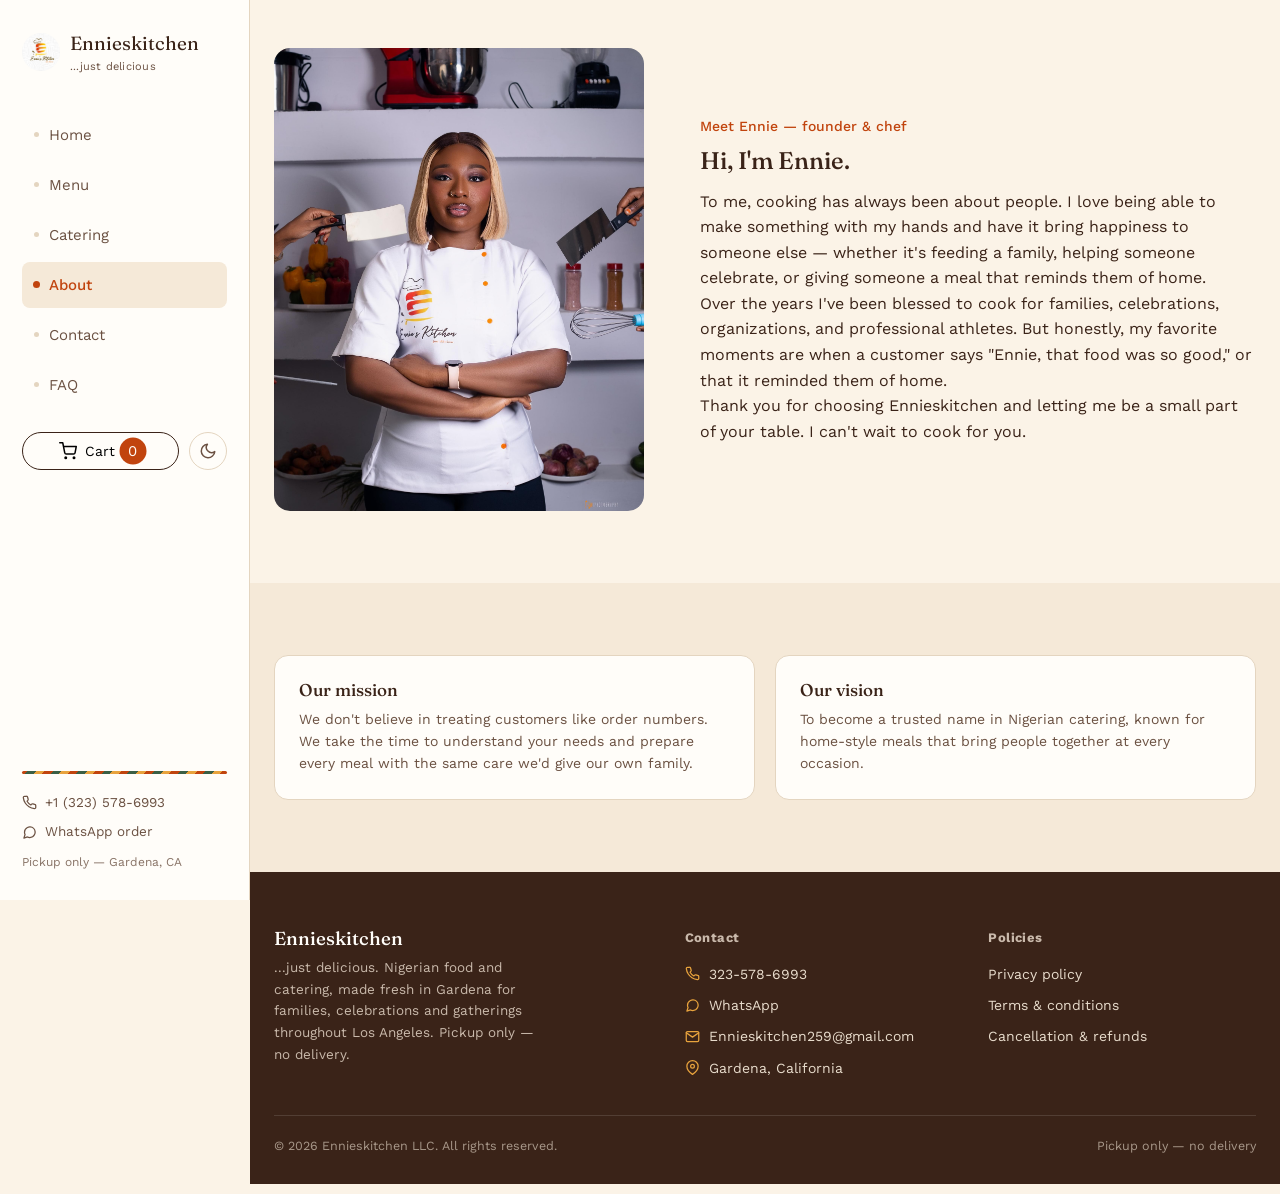
==== about.html @ 0ada760a "Add admin dashboard, order/catering tracking, email receipts, menu updates - Admin dashboard (Supaba" ====
<!DOCTYPE html>
<html lang="en">
<head>
<meta charset="UTF-8">
<script>(function(){try{var t=localStorage.getItem('ennieskitchen_theme');if(t==='light'||t==='dark')document.documentElement.setAttribute('data-theme',t);}catch(e){}})();</script>
<meta name="viewport" content="width=device-width, initial-scale=1.0">
<title>About — Ennieskitchen | Nigerian Food & Catering, Gardena CA</title>
<meta name="description" content="Meet Ennie, founder and chef of Ennieskitchen — bringing homemade Nigerian food and catering to Gardena and the greater Los Angeles area.">
<link rel="canonical" href="https://rachaelowo.github.io/Ennie-s-Kitchen/about.html">
<meta property="og:type" content="website">
<meta property="og:site_name" content="Ennieskitchen">
<meta property="og:title" content="About — Ennieskitchen | Nigerian Food & Catering, Gardena CA">
<meta property="og:description" content="Meet Ennie, founder and chef of Ennieskitchen — bringing homemade Nigerian food and catering to Gardena and the greater Los Angeles area.">
<meta property="og:url" content="https://rachaelowo.github.io/Ennie-s-Kitchen/about.html">
<meta property="og:image" content="https://rachaelowo.github.io/Ennie-s-Kitchen/images/founder-story.jpg">
<meta property="og:locale" content="en_US">
<meta name="twitter:card" content="summary_large_image">
<meta name="twitter:title" content="About — Ennieskitchen | Nigerian Food & Catering, Gardena CA">
<meta name="twitter:description" content="Meet Ennie, founder and chef of Ennieskitchen — bringing homemade Nigerian food and catering to Gardena and the greater Los Angeles area.">
<meta name="twitter:image" content="https://rachaelowo.github.io/Ennie-s-Kitchen/images/founder-story.jpg">
<link rel="preconnect" href="https://fonts.googleapis.com">
<link rel="preconnect" href="https://fonts.gstatic.com" crossorigin>
<link href="https://fonts.googleapis.com/css2?family=Fraunces:ital,wght@0,400;0,500;0,600;1,500&family=Work+Sans:wght@400;500;600&display=swap" rel="stylesheet">
<link rel="stylesheet" href="css/style.css">
</head>
<body>

<aside class="sidebar" id="sidebar">
  <a href="index.html" class="brand">
    <div class="brand-mark"><img src="images/logo.jpg" alt="Ennieskitchen logo"></div>
    <div class="brand-text">Ennieskitchen<small>...just delicious</small></div>
  </a>
  <nav id="mainnav">
    <a href="index.html"><span class="nav-dot"></span>Home</a>
    <a href="menu.html"><span class="nav-dot"></span>Menu</a>
    <a href="catering.html"><span class="nav-dot"></span>Catering</a>
    <a href="about.html" class="active"><span class="nav-dot"></span>About</a>
    <a href="contact.html"><span class="nav-dot"></span>Contact</a>
    <a href="faq.html"><span class="nav-dot"></span>FAQ</a>
  </nav>
  <div class="sidebar-actions">
    <button class="cart-btn sidebar-cart" onclick="openCart()">
      <svg width="18" height="18" viewBox="0 0 24 24" fill="none" stroke="currentColor" stroke-width="2" stroke-linecap="round" stroke-linejoin="round" aria-hidden="true"><circle cx="9" cy="21" r="1"></circle><circle cx="20" cy="21" r="1"></circle><path d="M1 1h4l2.68 13.39a2 2 0 0 0 2 1.61h9.72a2 2 0 0 0 2-1.61L23 6H6"></path></svg>
      Cart <span class="cart-count" id="cartCount">0</span>
    </button>
    <button class="theme-toggle" onclick="toggleTheme()" aria-label="Toggle dark mode">
      <svg class="icon-sun" viewBox="0 0 24 24" fill="none" stroke="currentColor" stroke-width="2" stroke-linecap="round" stroke-linejoin="round" aria-hidden="true"><circle cx="12" cy="12" r="5"></circle><line x1="12" y1="1" x2="12" y2="3"></line><line x1="12" y1="21" x2="12" y2="23"></line><line x1="4.22" y1="4.22" x2="5.64" y2="5.64"></line><line x1="18.36" y1="18.36" x2="19.78" y2="19.78"></line><line x1="1" y1="12" x2="3" y2="12"></line><line x1="21" y1="12" x2="23" y2="12"></line><line x1="4.22" y1="19.78" x2="5.64" y2="18.36"></line><line x1="18.36" y1="5.64" x2="19.78" y2="4.22"></line></svg>
      <svg class="icon-moon" viewBox="0 0 24 24" fill="none" stroke="currentColor" stroke-width="2" stroke-linecap="round" stroke-linejoin="round" aria-hidden="true"><path d="M21 12.79A9 9 0 1 1 11.21 3 7 7 0 0 0 21 12.79z"></path></svg>
    </button>
  </div>
  <div class="sidebar-divider" aria-hidden="true"></div>
  <div class="sidebar-contact">
    <a href="tel:+13235786993"><svg viewBox="0 0 24 24" fill="none" stroke="currentColor" stroke-width="2" stroke-linecap="round" stroke-linejoin="round" aria-hidden="true"><path d="M22 16.92v3a2 2 0 0 1-2.18 2 19.79 19.79 0 0 1-8.63-3.07 19.5 19.5 0 0 1-6-6 19.79 19.79 0 0 1-3.07-8.67A2 2 0 0 1 4.11 2h3a2 2 0 0 1 2 1.72c.127.96.361 1.903.7 2.81a2 2 0 0 1-.45 2.11L8.09 9.91a16 16 0 0 0 6 6l1.27-1.27a2 2 0 0 1 2.11-.45c.907.339 1.85.573 2.81.7A2 2 0 0 1 22 16.92z"></path></svg>+1 (323) 578-6993</a>
    <a href="https://wa.me/13235786993" target="_blank"><svg viewBox="0 0 24 24" fill="none" stroke="currentColor" stroke-width="2" stroke-linecap="round" stroke-linejoin="round" aria-hidden="true"><path d="M21 11.5a8.38 8.38 0 0 1-.9 3.8 8.5 8.5 0 0 1-7.6 4.7 8.38 8.38 0 0 1-3.8-.9L3 21l1.9-5.7a8.38 8.38 0 0 1-.9-3.8 8.5 8.5 0 0 1 4.7-7.6 8.38 8.38 0 0 1 3.8-.9h.5a8.48 8.48 0 0 1 8 8v.5z"></path></svg>WhatsApp order</a>
  </div>
  <p class="sidebar-note">Pickup only — Gardena, CA</p>
</aside>

<div class="nav-overlay" id="navOverlay" onclick="closeSidebar()"></div>

<div class="mobile-topbar">
  <button class="hamburger" onclick="openSidebar()" aria-label="Open menu">
    <span></span><span></span><span></span>
  </button>
  <a href="index.html" class="brand" style="gap:8px;">
    <div class="brand-mark" style="width:30px;height:30px;font-size:15px;"><img src="images/logo.jpg" alt="Ennieskitchen logo"></div>
    <div class="brand-text" style="font-size:16px;">Ennieskitchen</div>
  </a>
  <div style="display:flex;align-items:center;gap:8px;">
    <button class="theme-toggle topbar-theme-toggle" onclick="toggleTheme()" aria-label="Toggle dark mode">
      <svg class="icon-sun" viewBox="0 0 24 24" fill="none" stroke="currentColor" stroke-width="2" stroke-linecap="round" stroke-linejoin="round" aria-hidden="true"><circle cx="12" cy="12" r="5"></circle><line x1="12" y1="1" x2="12" y2="3"></line><line x1="12" y1="21" x2="12" y2="23"></line><line x1="4.22" y1="4.22" x2="5.64" y2="5.64"></line><line x1="18.36" y1="18.36" x2="19.78" y2="19.78"></line><line x1="1" y1="12" x2="3" y2="12"></line><line x1="21" y1="12" x2="23" y2="12"></line><line x1="4.22" y1="19.78" x2="5.64" y2="18.36"></line><line x1="18.36" y1="5.64" x2="19.78" y2="4.22"></line></svg>
      <svg class="icon-moon" viewBox="0 0 24 24" fill="none" stroke="currentColor" stroke-width="2" stroke-linecap="round" stroke-linejoin="round" aria-hidden="true"><path d="M21 12.79A9 9 0 1 1 11.21 3 7 7 0 0 0 21 12.79z"></path></svg>
    </button>
    <button class="cart-btn" onclick="openCart()" style="padding:7px 12px;">
      <svg width="17" height="17" viewBox="0 0 24 24" fill="none" stroke="currentColor" stroke-width="2" stroke-linecap="round" stroke-linejoin="round" aria-hidden="true"><circle cx="9" cy="21" r="1"></circle><circle cx="20" cy="21" r="1"></circle><path d="M1 1h4l2.68 13.39a2 2 0 0 0 2 1.61h9.72a2 2 0 0 0 2-1.61L23 6H6"></path></svg>
      <span class="cart-count" id="cartCountMobile">0</span>
    </button>
  </div>
</div>

<main class="main-content" id="mainContent">

  <section style="padding-top:48px;">
    <div class="wrap story-grid">
      <div class="story-photo"><img src="images/founder-story.jpg" alt="Ennie, founder and chef of Ennieskitchen"></div>
      <div>
        <p class="eyebrow">Meet Ennie — founder & chef</p>
        <h2 style="margin-bottom:14px;">Hi, I'm Ennie.</h2>
        <p>To me, cooking has always been about people. I love being able to make something with my hands and have it bring happiness to someone else — whether it's feeding a family, helping someone celebrate, or giving someone a meal that reminds them of home.</p>
        <p>Over the years I've been blessed to cook for families, celebrations, organizations, and professional athletes. But honestly, my favorite moments are when a customer says "Ennie, that food was so good," or that it reminded them of home.</p>
        <p>Thank you for choosing Ennieskitchen and letting me be a small part of your table. I can't wait to cook for you.</p>
      </div>
    </div>
  </section>
  <section style="background:var(--cream-2);">
    <div class="wrap offer-grid" style="grid-template-columns:1fr 1fr;">
      <div class="offer-card">
        <h4>Our mission</h4>
        <p>We don't believe in treating customers like order numbers. We take the time to understand your needs and prepare every meal with the same care we'd give our own family.</p>
      </div>
      <div class="offer-card">
        <h4>Our vision</h4>
        <p>To become a trusted name in Nigerian catering, known for home-style meals that bring people together at every occasion.</p>
      </div>
    </div>
  </section>

  <footer>
    <div class="wrap">
      <div class="footer-grid">
        <div class="footer-brand">
          <h3>Ennieskitchen</h3>
          <p>...just delicious. Nigerian food and catering, made fresh in Gardena for families, celebrations and gatherings throughout Los Angeles. Pickup only — no delivery.</p>
        </div>
        <div>
          <h5>Contact</h5>
          <ul>
            <li><a href="tel:+13235786993"><svg viewBox="0 0 24 24" fill="none" stroke="currentColor" stroke-width="2" stroke-linecap="round" stroke-linejoin="round" aria-hidden="true"><path d="M22 16.92v3a2 2 0 0 1-2.18 2 19.79 19.79 0 0 1-8.63-3.07 19.5 19.5 0 0 1-6-6 19.79 19.79 0 0 1-3.07-8.67A2 2 0 0 1 4.11 2h3a2 2 0 0 1 2 1.72c.127.96.361 1.903.7 2.81a2 2 0 0 1-.45 2.11L8.09 9.91a16 16 0 0 0 6 6l1.27-1.27a2 2 0 0 1 2.11-.45c.907.339 1.85.573 2.81.7A2 2 0 0 1 22 16.92z"></path></svg>323-578-6993</a></li>
            <li><a href="https://wa.me/13235786993"><svg viewBox="0 0 24 24" fill="none" stroke="currentColor" stroke-width="2" stroke-linecap="round" stroke-linejoin="round" aria-hidden="true"><path d="M21 11.5a8.38 8.38 0 0 1-.9 3.8 8.5 8.5 0 0 1-7.6 4.7 8.38 8.38 0 0 1-3.8-.9L3 21l1.9-5.7a8.38 8.38 0 0 1-.9-3.8 8.5 8.5 0 0 1 4.7-7.6 8.38 8.38 0 0 1 3.8-.9h.5a8.48 8.48 0 0 1 8 8v.5z"></path></svg>WhatsApp</a></li>
            <li><a href="mailto:Ennieskitchen259@gmail.com"><svg viewBox="0 0 24 24" fill="none" stroke="currentColor" stroke-width="2" stroke-linecap="round" stroke-linejoin="round" aria-hidden="true"><path d="M4 4h16c1.1 0 2 .9 2 2v12c0 1.1-.9 2-2 2H4c-1.1 0-2-.9-2-2V6c0-1.1.9-2 2-2z"></path><polyline points="22,6 12,13 2,6"></polyline></svg>Ennieskitchen259@gmail.com</a></li>
            <li><svg viewBox="0 0 24 24" fill="none" stroke="currentColor" stroke-width="2" stroke-linecap="round" stroke-linejoin="round" aria-hidden="true"><path d="M21 10c0 7-9 13-9 13s-9-6-9-13a9 9 0 0 1 18 0z"></path><circle cx="12" cy="10" r="3"></circle></svg>Gardena, California</li>
          </ul>
        </div>
        <div>
          <h5>Policies</h5>
          <ul>
            <li><a href="#">Privacy policy</a></li>
            <li><a href="#">Terms & conditions</a></li>
            <li><a href="#">Cancellation & refunds</a></li>
          </ul>
        </div>
      </div>
      <div class="footer-bottom">
        <span>© 2026 Ennieskitchen LLC. All rights reserved.</span>
        <span>Pickup only — no delivery</span>
      </div>
    </div>
  </footer>
</main>

<div class="overlay" id="overlay" onclick="closeCart()"></div>
<div class="drawer" id="drawer">
  <div class="drawer-head">
    <h3><svg width="18" height="18" viewBox="0 0 24 24" fill="none" stroke="currentColor" stroke-width="2" stroke-linecap="round" stroke-linejoin="round" style="vertical-align:-3px;margin-right:6px" aria-hidden="true"><circle cx="9" cy="21" r="1"></circle><circle cx="20" cy="21" r="1"></circle><path d="M1 1h4l2.68 13.39a2 2 0 0 0 2 1.61h9.72a2 2 0 0 0 2-1.61L23 6H6"></path></svg>Your cart</h3>
    <button class="drawer-close" onclick="closeCart()">&times;</button>
  </div>
  <div class="drawer-items" id="drawerItems"></div>
  <div class="drawer-foot" id="drawerFoot">
    <div class="total-row"><span>Subtotal</span><span id="drawerTotal">$0.00</span></div>
    <button class="btn btn-primary" onclick="goCheckout()">Checkout <svg class="icon icon-arrow" viewBox="0 0 24 24" fill="none" stroke="currentColor" stroke-width="2" stroke-linecap="round" stroke-linejoin="round" aria-hidden="true"><line x1="5" y1="12" x2="19" y2="12"></line><polyline points="12 5 19 12 12 19"></polyline></svg></button>
    <p class="drawer-note">Tax calculated at checkout. Pay by Zelle, PayPal QR or card.</p>
  </div>
</div>

<script src="js/data.js"></script>
<script src="js/cart.js"></script>
<script src="js/nav.js"></script>
<script src="js/theme.js"></script>
</body>
</html>
---- css/style.css ----
:root{
  --cream:#FBF3E7;
  --cream-2:#F5E9D8;
  --terracotta:#C1440E;
  --terracotta-dark:#9A350A;
  --green:#3B5F45;
  --green-dark:#2A4632;
  --amber:#E8A33D;
  --ink:#3A2318;
  --ink-soft:#6B5142;
  --line:#E4D5C0;
  --white:#FFFDF9;
  --sidebar-w:250px;
  --topbar-h:60px;
  color-scheme:light;
}
@media (prefers-color-scheme: dark){
  :root:not([data-theme="light"]){
    --cream:#1C1410;
    --cream-2:#251B15;
    --terracotta:#E8642A;
    --terracotta-dark:#C1440E;
    --green:#5C8A6B;
    --green-dark:#3B5F45;
    --amber:#F0B15B;
    --ink:#F3E7DA;
    --ink-soft:#C2AC9B;
    --line:#3D2E23;
    --white:#241A14;
    color-scheme:dark;
  }
}
:root[data-theme="dark"]{
  --cream:#1C1410;
  --cream-2:#251B15;
  --terracotta:#E8642A;
  --terracotta-dark:#C1440E;
  --green:#5C8A6B;
  --green-dark:#3B5F45;
  --amber:#F0B15B;
  --ink:#F3E7DA;
  --ink-soft:#C2AC9B;
  --line:#3D2E23;
  --white:#241A14;
  color-scheme:dark;
}
*{box-sizing:border-box;margin:0;padding:0;}
body{
  font-family:'Work Sans', sans-serif;
  background:var(--cream);
  color:var(--ink);
  transition:background .2s ease, color .2s ease;
  line-height:1.6;
}
h1,h2,h3,h4{
  font-family:'Fraunces', serif;
  font-weight:500;
  color:var(--ink);
  line-height:1.15;
}
a{color:inherit;text-decoration:none;}
img{max-width:100%;display:block;}
.wrap{max-width:1080px;margin:0 auto;padding:0 24px;}
button{font-family:inherit;cursor:pointer;border:none;background:none;}

/* ---------- SIDEBAR ---------- */
.sidebar{
  position:fixed;top:0;left:0;height:100vh;width:var(--sidebar-w);
  background:var(--white);border-right:1px solid var(--line);
  display:flex;flex-direction:column;
  padding:28px 22px;z-index:150;
  transition:transform .3s ease;
}
.brand{display:flex;align-items:center;gap:10px;}
.sidebar .brand{margin-bottom:36px;}
.brand-mark{
  width:38px;height:38px;border-radius:50%;flex-shrink:0;
  background:var(--terracotta);
  display:flex;align-items:center;justify-content:center;
  color:var(--white);font-family:'Fraunces',serif;font-size:18px;
  overflow:hidden;
}
.brand-mark img{width:100%;height:100%;object-fit:cover;display:block;}
.brand-text{font-family:'Fraunces',serif;font-size:19px;color:var(--ink);}
.brand-text small{display:block;font-family:'Work Sans',sans-serif;font-size:11px;color:var(--ink-soft);letter-spacing:0.02em;}

#mainnav{display:flex;flex-direction:column;gap:4px;margin-bottom:24px;}
#mainnav a{
  position:relative;font-size:15px;color:var(--ink-soft);
  padding:11px 12px;border-radius:8px;
  display:flex;align-items:center;gap:10px;
  transition:background .15s, color .15s, padding-left .15s;
}
.nav-dot{width:5px;height:5px;border-radius:50%;background:var(--line);transition:background .15s, transform .15s;flex-shrink:0;}
#mainnav a:hover{background:var(--cream-2);color:var(--ink);padding-left:16px;}
#mainnav a.active{background:var(--cream-2);color:var(--terracotta);font-weight:500;}
#mainnav a.active .nav-dot{background:var(--terracotta);transform:scale(1.4);}

.sidebar-actions{display:flex;gap:10px;margin-bottom:auto;}
.sidebar-cart{
  flex:1;justify-content:center;
}
.theme-toggle{
  width:38px;height:38px;border-radius:50%;flex-shrink:0;
  border:1px solid var(--line);color:var(--ink-soft);
  display:flex;align-items:center;justify-content:center;
  transition:background .15s ease, color .15s ease, border-color .15s ease;
}
.theme-toggle:hover{background:var(--cream-2);color:var(--terracotta);border-color:var(--terracotta);}
.theme-toggle svg{width:18px;height:18px;}
.theme-toggle .icon-sun{display:none;}
.theme-toggle .icon-moon{display:block;}
@media (prefers-color-scheme: dark){
  :root:not([data-theme="light"]) .theme-toggle .icon-sun{display:block;}
  :root:not([data-theme="light"]) .theme-toggle .icon-moon{display:none;}
}
:root[data-theme="dark"] .theme-toggle .icon-sun{display:block;}
:root[data-theme="dark"] .theme-toggle .icon-moon{display:none;}
.topbar-theme-toggle{width:34px;height:34px;}
.cart-btn{
  position:relative;display:flex;align-items:center;gap:8px;
  border:1px solid var(--ink);border-radius:24px;padding:8px 16px;font-size:14px;
  transition:background .15s, color .15s;
}
.cart-btn:hover{background:var(--ink);color:var(--white);}
.cart-count{
  background:var(--terracotta);color:var(--white);
  border-radius:50%;width:20px;height:20px;font-size:11px;
  display:flex;align-items:center;justify-content:center;
  transition:transform .2s;
}
.cart-count.bump{transform:scale(1.35);}

.sidebar-divider{
  height:3px;border-radius:2px;margin:24px 0 18px;
  background:repeating-linear-gradient(-45deg,var(--terracotta) 0 6px,var(--amber) 6px 12px,var(--green) 12px 18px);
  background-size:200% 100%;
  animation:driftStripe 6s linear infinite;
}
@keyframes driftStripe{ from{background-position:0 0;} to{background-position:34px 0;} }

.sidebar-contact{display:flex;flex-direction:column;gap:8px;margin-bottom:10px;}
.sidebar-contact a{font-size:13.5px;color:var(--ink-soft);display:flex;align-items:center;gap:8px;}
.sidebar-contact a:hover{color:var(--terracotta);}
.sidebar-contact a svg{width:15px;height:15px;flex-shrink:0;}
.sidebar-note{font-size:12px;color:var(--ink-soft);opacity:0.8;}

.nav-overlay{
  position:fixed;inset:0;background:rgba(58,35,24,0.4);
  z-index:140;display:none;
}
.nav-overlay.show{display:block;}

.mobile-topbar{
  display:none;position:sticky;top:0;z-index:120;
  background:var(--cream);border-bottom:1px solid var(--line);
  align-items:center;justify-content:space-between;
  padding:12px 18px;height:var(--topbar-h);
}
.hamburger{display:flex;flex-direction:column;gap:4px;padding:6px;}
.hamburger span{width:20px;height:2px;background:var(--ink);border-radius:2px;transition:transform .2s, opacity .2s;}
.hamburger.open span:nth-child(1){transform:translateY(6px) rotate(45deg);}
.hamburger.open span:nth-child(2){opacity:0;}
.hamburger.open span:nth-child(3){transform:translateY(-6px) rotate(-45deg);}

/* ---------- HOVER / INTERACTION POLISH ---------- */
.btn{transition:transform .12s ease, background .15s ease;}
.btn:hover{transform:translateY(-1px);}
.btn:active{transform:scale(0.98);}
.dish-card{transition:transform .18s ease, border-color .18s ease;}
.dish-card:hover{transform:translateY(-4px);border-color:var(--terracotta);}
.offer-card, .policy-card, .spread-card{transition:transform .18s ease, border-color .18s ease;}
.offer-card:hover, .policy-card:hover, .spread-card:hover{transform:translateY(-3px);border-color:var(--terracotta);}
.menu-item{transition:border-color .15s ease;}
.menu-item:hover{border-color:var(--terracotta);}
.add-btn{transition:background .15s ease, transform .12s ease;}
.add-btn:active{transform:scale(0.95);}
.review-card{transition:transform .18s ease;}
.review-card:hover{transform:translateY(-3px);}
.why-num{transition:background .15s ease, color .15s ease;}
.why-item:hover .why-num{background:var(--terracotta);color:var(--white);}

.main-content{margin-left:var(--sidebar-w);}

@media (max-width:900px){
  .sidebar{transform:translateX(-100%);}
  .sidebar.open{transform:translateX(0);}
  .mobile-topbar{display:flex;}
  .main-content{margin-left:0;}
}

/* ---------- PAGE ENTRANCE ---------- */
.main-content{
  opacity:0;transform:translateY(10px);
  animation:pageIn .35s ease forwards;
}
@keyframes pageIn{ from{opacity:0;transform:translateY(10px);} to{opacity:1;transform:translateY(0);} }

/* ---------- SECTIONS BASE ---------- */
section{padding:72px 0;}
.eyebrow{color:var(--terracotta);font-size:14px;font-weight:500;margin-bottom:10px;}
.section-head{max-width:640px;margin-bottom:40px;}
.section-head h2{font-size:32px;margin-bottom:12px;}
.section-head p{color:var(--ink-soft);font-size:16px;}

/* ---------- HERO ---------- */
.hero{padding:56px 0 72px;}
.hero-grid{display:grid;grid-template-columns:1.1fr 0.9fr;gap:48px;align-items:center;}
.hero h1{font-size:44px;line-height:1.12;margin-bottom:20px;}
.hero p.lead{font-size:17px;color:var(--ink-soft);margin-bottom:28px;max-width:480px;}
.btn-row{display:flex;gap:14px;flex-wrap:wrap;margin-bottom:20px;}
.btn{
  display:inline-flex;align-items:center;gap:8px;
  padding:13px 26px;border-radius:6px;font-size:15px;font-weight:500;
  transition:transform .1s, background .15s;
}
.btn:active{transform:scale(0.98);}
.btn-primary{background:var(--terracotta);color:var(--white);}
.btn-primary:hover{background:var(--terracotta-dark);box-shadow:0 10px 24px -8px rgba(193,68,14,0.55);}
.btn-outline{border:1px solid var(--ink);color:var(--ink);}
.btn-outline:hover{background:var(--ink);color:var(--white);box-shadow:0 10px 24px -8px rgba(58,35,24,0.35);}
.btn-green{background:var(--green);color:var(--white);}
.btn-green:hover{background:var(--green-dark);box-shadow:0 10px 24px -8px rgba(59,95,69,0.55);}
.btn .icon{transition:transform .18s ease;}
.btn:hover .icon-arrow{transform:translateX(3px);}
.btn:hover .icon-bump{transform:scale(1.15);}

/* ---------- ICONS ---------- */
.icon{width:16px;height:16px;flex-shrink:0;vertical-align:-3px;}
.icon-badge{
  width:44px;height:44px;border-radius:12px;background:var(--cream-2);
  display:flex;align-items:center;justify-content:center;color:var(--terracotta);
  margin-bottom:14px;flex-shrink:0;
  transition:background .15s ease, color .15s ease, transform .15s ease;
}
.icon-badge svg{width:22px;height:22px;}
.offer-card:hover .icon-badge, .policy-card:hover .icon-badge{
  background:var(--terracotta);color:var(--white);transform:scale(1.06);
}
.inline-icon{display:inline-flex;align-items:center;gap:8px;}
.hero-note{font-size:13px;color:var(--ink-soft);}
.hero-photos{position:relative;}
.hero-photo-main{
  background:linear-gradient(135deg,var(--amber),var(--terracotta));
  border-radius:16px;aspect-ratio:4/5;
  display:flex;align-items:flex-end;padding:20px;
  position:relative;overflow:hidden;
}
.hero-photo-main img{position:absolute;inset:0;width:100%;height:100%;object-fit:cover;z-index:0;}
.hero-photo-tag{position:relative;z-index:1;background:var(--white);border-radius:10px;padding:12px 16px;font-size:13px;color:var(--ink);box-shadow:0 6px 20px rgba(58,35,24,0.12);}
.hero-photo-small{
  position:absolute;bottom:-24px;left:-24px;
  width:130px;aspect-ratio:1;border-radius:12px;
  background:var(--green);
  border:5px solid var(--cream);
  overflow:hidden;
}
.hero-photo-small img{width:100%;height:100%;object-fit:cover;display:block;}

/* ---------- FEATURED DISHES ---------- */
.dish-grid{display:grid;grid-template-columns:repeat(4,1fr);gap:20px;}
.dish-card{
  background:var(--white);border:1px solid var(--line);border-radius:14px;
  overflow:hidden;display:flex;flex-direction:column;
}
.dish-img{aspect-ratio:1;background:var(--cream-2);position:relative;}
.dish-img .tag{
  position:absolute;top:10px;left:10px;background:var(--white);
  font-size:11px;padding:4px 10px;border-radius:12px;color:var(--green);
  z-index:1;
}
.dish-photo{position:absolute;inset:0;}
.dish-photo img{width:100%;height:100%;object-fit:cover;display:block;}
.dish-body{padding:14px 16px 16px;display:flex;flex-direction:column;gap:6px;flex:1;}
.dish-body h4{font-size:16px;}
.dish-cat{font-size:12px;color:var(--ink-soft);}
.dish-sizes{font-size:12px;color:var(--ink-soft);margin:2px 0 8px;}
.dish-footer{margin-top:auto;display:flex;align-items:center;justify-content:space-between;}
.dish-price{font-weight:600;font-size:15px;}
.add-btn{
  background:var(--ink);color:var(--white);border-radius:20px;
  padding:7px 14px;font-size:13px;
  display:inline-flex;align-items:center;gap:6px;
}
.add-btn:hover{background:var(--terracotta);}

@media (max-width:900px){
  .hero-grid{grid-template-columns:1fr;}
  .dish-grid{grid-template-columns:repeat(2,1fr);}
}

/* ---------- OFFER GRID ---------- */
.offer-grid{display:grid;grid-template-columns:repeat(3,1fr);gap:20px;}
.offer-card{
  border:1px solid var(--line);border-radius:14px;padding:24px;
  background:var(--white);
}
.offer-card h4{font-size:17px;margin-bottom:8px;}
.offer-card p{font-size:14px;color:var(--ink-soft);}
@media (max-width:800px){.offer-grid{grid-template-columns:1fr 1fr;}}
@media (max-width:560px){.offer-grid{grid-template-columns:1fr;}}

/* ---------- STORY ---------- */
.story{background:var(--white);}
.story-grid{display:grid;grid-template-columns:0.8fr 1.2fr;gap:56px;align-items:center;}
.story-photo{aspect-ratio:4/5;border-radius:16px;background:linear-gradient(160deg,var(--green),var(--green-dark));overflow:hidden;}
.story-photo img{width:100%;height:100%;object-fit:cover;display:block;}
.story blockquote{font-family:'Fraunces',serif;font-style:italic;font-size:22px;color:var(--ink);margin-bottom:20px;}
.story p{color:var(--ink-soft);margin-bottom:14px;font-size:15px;}
@media (max-width:900px){.story-grid{grid-template-columns:1fr;}}

/* ---------- WHY US ---------- */
.why-grid{display:grid;grid-template-columns:repeat(3,1fr);gap:32px 24px;}
.why-item{display:flex;gap:14px;}
.why-num{
  width:36px;height:36px;border-radius:50%;background:var(--cream-2);
  display:flex;align-items:center;justify-content:center;flex-shrink:0;
  color:var(--terracotta);font-family:'Fraunces',serif;
}
.why-num svg{width:18px;height:18px;}
.why-item h4{font-size:16px;margin-bottom:4px;}
.why-item p{font-size:14px;color:var(--ink-soft);}
@media (max-width:800px){.why-grid{grid-template-columns:1fr 1fr;}}
@media (max-width:560px){.why-grid{grid-template-columns:1fr;}}

/* ---------- REVIEWS ---------- */
.reviews{background:var(--green);color:var(--cream);}
.reviews .section-head p{color:#D9E4DB;}
.reviews .eyebrow{color:var(--amber);}
.review-scroll{display:flex;gap:20px;overflow-x:auto;padding-bottom:8px;}
.review-card{
  background:rgba(255,255,255,0.08);border-radius:14px;padding:22px;
  min-width:270px;flex-shrink:0;
}
.review-card p{font-size:14.5px;margin-bottom:14px;}
.review-card span{font-size:12px;color:#B9CBBB;}
.star-row{margin-bottom:10px;}
.star-row .star{color:rgba(255,255,255,0.25);font-size:14px;}
.star-row .star.filled{color:var(--amber);}

.review-form-wrap{margin-top:40px;max-width:520px;}
.review-form-wrap h3{color:var(--cream);font-size:19px;margin-bottom:6px;}
.review-form-wrap p{color:#D9E4DB;font-size:14.5px;margin-bottom:20px;}
.review-form-wrap .field label{color:#D9E4DB;}
.star-picker{display:flex;gap:6px;}
.star-pick{
  background:none;border:none;padding:0;font-size:26px;line-height:1;cursor:pointer;
  color:rgba(255,255,255,0.25);transition:color .12s ease;
}
.star-pick.filled{color:var(--amber);}
.field.hp{position:absolute;left:-9999px;width:1px;height:1px;overflow:hidden;}
.form-status{font-size:13.5px;margin-top:4px;}
.form-status.error{color:#F0B15B;}
.form-status.success{color:#B9CBBB;}

/* ---------- POLICY STRIP ---------- */
.policy-strip{display:grid;grid-template-columns:repeat(3,1fr);gap:20px;}
.policy-card{border:1px solid var(--line);border-radius:14px;padding:22px;background:var(--white);}
.policy-card h4{font-size:15px;margin-bottom:6px;color:var(--terracotta);}
.policy-card p{font-size:14px;color:var(--ink-soft);}
@media (max-width:800px){.policy-strip{grid-template-columns:1fr;}}

/* ---------- MENU PAGE ---------- */
.menu-header{padding:48px 0 20px;}
.menu-header h1{font-size:36px;margin-bottom:10px;}
.menu-header p{color:var(--ink-soft);max-width:600px;}
.menu-search{position:relative;max-width:360px;margin-top:20px;}
.menu-search .icon{position:absolute;left:14px;top:50%;transform:translateY(-50%);width:16px;height:16px;color:var(--ink-soft);pointer-events:none;}
.menu-search input[type=search]{width:100%;padding-left:38px;border-radius:20px;}
.cat-pills{display:flex;gap:10px;flex-wrap:wrap;margin:16px 0 8px;}
.pill{
  padding:8px 16px;border-radius:20px;font-size:13px;
  border:1px solid var(--line);color:var(--ink-soft);background:var(--white);
}
.pill.active{background:var(--terracotta);color:var(--white);border-color:var(--terracotta);}
.menu-list{display:grid;grid-template-columns:repeat(3,1fr);gap:18px;padding:28px 0 60px;}
.menu-item{
  background:var(--white);border:1px solid var(--line);border-radius:14px;
  padding:18px;display:flex;flex-direction:column;gap:8px;
}
.menu-item-photo{aspect-ratio:4/3;border-radius:10px;overflow:hidden;}
.menu-item-photo img{width:100%;height:100%;object-fit:cover;display:block;}
.menu-item-top{display:flex;justify-content:space-between;gap:10px;}
.menu-item h4{font-size:16px;}
.menu-item .cat-label{font-size:12px;color:var(--green);background:var(--cream-2);padding:2px 9px;border-radius:10px;white-space:nowrap;height:fit-content;}
.size-row{display:flex;justify-content:space-between;font-size:13px;color:var(--ink-soft);padding:4px 0;border-bottom:1px dashed var(--line);}
.size-row:last-of-type{border-bottom:none;}
.size-row.selected{color:var(--ink);font-weight:500;}
.size-row input{accent-color:var(--terracotta);margin-right:8px;}
.addons{font-size:12px;color:var(--ink-soft);margin-top:2px;}
.protein-group{margin-top:2px;}
.protein-group-label{font-size:12px;color:var(--ink-soft);display:block;margin-bottom:6px;}
.protein-options{display:flex;flex-wrap:wrap;gap:6px;}
.protein-pick{
  display:flex;align-items:center;gap:5px;font-size:12.5px;color:var(--ink-soft);
  border:1px solid var(--line);border-radius:14px;padding:4px 10px;cursor:pointer;
}
.protein-pick:has(input:checked){color:var(--ink);font-weight:500;border-color:var(--terracotta);}
.protein-pick input{accent-color:var(--terracotta);margin:0;}
.qty-add-row{display:flex;align-items:center;justify-content:space-between;margin-top:8px;}
.qty-box{display:flex;align-items:center;border:1px solid var(--line);border-radius:20px;}
.qty-box button{padding:5px 12px;font-size:15px;}
.qty-box span{min-width:20px;text-align:center;font-size:14px;}
@media (max-width:900px){.menu-list{grid-template-columns:1fr 1fr;}}
@media (max-width:560px){.menu-list{grid-template-columns:1fr;}}

/* ---------- CATERING FORM ---------- */
.catering-events{display:flex;flex-wrap:wrap;gap:10px;margin-bottom:44px;}
.event-chip{background:var(--white);border:1px solid var(--line);padding:9px 16px;border-radius:20px;font-size:13.5px;}
.form-grid{display:grid;grid-template-columns:1fr 1fr;gap:16px;max-width:720px;}
.form-grid.full{grid-template-columns:1fr;}
.field{display:flex;flex-direction:column;gap:6px;}
.field.span2{grid-column:span 2;}
.field label{font-size:13px;color:var(--ink-soft);}
.field label .req{color:var(--terracotta);}
input[type=text],input[type=email],input[type=tel],input[type=date],input[type=number],input[type=search],select,textarea{
  padding:11px 14px;border:1px solid var(--line);border-radius:8px;
  font-family:inherit;font-size:14px;background:var(--white);color:var(--ink);
  appearance:none;-webkit-appearance:none;
}
input[type=text]:focus,input[type=email]:focus,input[type=tel]:focus,input[type=date]:focus,input[type=number]:focus,input[type=search]:focus,select:focus,textarea:focus{
  outline:none;border-color:var(--terracotta);box-shadow:0 0 0 3px color-mix(in srgb, var(--terracotta) 18%, transparent);
}
input[type=search]::-webkit-search-cancel-button{-webkit-appearance:none;appearance:none;height:14px;width:14px;cursor:pointer;
  background:currentColor;color:var(--ink-soft);opacity:0.6;
  mask:url('data:image/svg+xml;utf8,<svg xmlns="http://www.w3.org/2000/svg" viewBox="0 0 24 24"><line x1="18" y1="6" x2="6" y2="18" stroke="black" stroke-width="2.5" stroke-linecap="round"/><line x1="6" y1="6" x2="18" y2="18" stroke="black" stroke-width="2.5" stroke-linecap="round"/></svg>') center/60% no-repeat;
  -webkit-mask:url('data:image/svg+xml;utf8,<svg xmlns="http://www.w3.org/2000/svg" viewBox="0 0 24 24"><line x1="18" y1="6" x2="6" y2="18" stroke="black" stroke-width="2.5" stroke-linecap="round"/><line x1="6" y1="6" x2="18" y2="18" stroke="black" stroke-width="2.5" stroke-linecap="round"/></svg>') center/60% no-repeat;
}
textarea{resize:vertical;min-height:90px;}
@media (max-width:700px){.form-grid{grid-template-columns:1fr;}.field.span2{grid-column:span 1;}}

/* ---------- CATERING GALLERY ---------- */
.gallery-grid{display:grid;grid-template-columns:repeat(4,1fr);gap:14px;margin-bottom:36px;}
.gallery-item{position:relative;border-radius:12px;overflow:hidden;border:1px solid var(--line);}
.gallery-photo{aspect-ratio:1/1;}
.gallery-photo img{width:100%;height:100%;object-fit:cover;display:block;transition:transform .3s ease;}
.gallery-item:hover .gallery-photo img{transform:scale(1.06);}
.gallery-caption{
  position:absolute;left:0;right:0;bottom:0;padding:20px 12px 10px;
  background:linear-gradient(transparent, rgba(0,0,0,0.68));
  color:#fff;font-size:13px;font-weight:500;
}
@media (max-width:900px){.gallery-grid{grid-template-columns:repeat(3,1fr);}}
@media (max-width:560px){.gallery-grid{grid-template-columns:repeat(2,1fr);}}

/* ---------- CONTACT ---------- */
.contact-grid{display:grid;grid-template-columns:1fr 1fr;gap:40px;}
.contact-actions{display:flex;flex-direction:column;gap:12px;margin-bottom:32px;}
.contact-action{
  display:flex;align-items:center;gap:14px;padding:16px;
  border:1px solid var(--line);border-radius:12px;background:var(--white);font-size:15px;
}
.contact-action:hover{border-color:var(--terracotta);}
.contact-action:hover .icon-badge{background:var(--terracotta);color:var(--white);transform:scale(1.06);}
.contact-action .icon-badge{width:38px;height:38px;margin-bottom:0;}
.contact-action .icon-badge svg{width:19px;height:19px;}
.pay-card{background:var(--white);border:1px solid var(--line);border-radius:14px;padding:22px;}
.pay-row{display:flex;justify-content:space-between;font-size:14px;padding:8px 0;border-bottom:1px solid var(--line);}
.pay-row:last-child{border-bottom:none;}
@media (max-width:800px){.contact-grid{grid-template-columns:1fr;}}

/* ---------- FAQ ---------- */
.faq-item{border-bottom:1px solid var(--line);}
.faq-q{
  display:flex;justify-content:space-between;align-items:center;
  padding:20px 0;font-size:16px;font-weight:500;
}
.faq-icon{font-size:20px;color:var(--terracotta);transition:transform .2s;}
.faq-a{max-height:0;overflow:hidden;transition:max-height .25s ease;font-size:14.5px;color:var(--ink-soft);}
.faq-a p{padding-bottom:18px;}
.faq-item.open .faq-icon{transform:rotate(45deg);}

/* ---------- FOOTER ---------- */
footer{background:#3A2318;color:#F5E9D8;padding:56px 0 28px;}
.footer-grid{display:grid;grid-template-columns:1.4fr 1fr 1fr;gap:36px;margin-bottom:36px;}
.footer-brand h3{color:#FFFDF9;margin-bottom:8px;}
.footer-brand p{font-size:13.5px;color:#C9B9AB;max-width:280px;}
footer h5{font-size:13px;color:#C9B9AB;letter-spacing:0.03em;margin-bottom:14px;}
footer ul{list-style:none;display:flex;flex-direction:column;gap:9px;}
footer ul li{display:flex;align-items:center;gap:9px;font-size:14px;color:#E8DCCC;}
footer ul li svg{width:15px;height:15px;flex-shrink:0;color:var(--amber);}
footer a{font-size:14px;color:#E8DCCC;display:flex;align-items:center;gap:9px;}
footer a:hover{color:var(--amber);}
.footer-bottom{border-top:1px solid rgba(255,255,255,0.12);padding-top:20px;font-size:12.5px;color:#A8988A;display:flex;justify-content:space-between;flex-wrap:wrap;gap:10px;}
.footer-sidebar{
  background:rgba(255,255,255,0.05);
  border:1px solid rgba(255,255,255,0.12);
  border-left:3px solid var(--terracotta);
  border-radius:8px;
  padding:18px 20px;
}
.footer-sidebar h5{margin-bottom:12px;}
.footer-sidebar ul{gap:11px;}
.footer-sidebar a{display:flex;align-items:center;gap:8px;}
.footer-sidebar a::before{content:"";width:5px;height:5px;border-radius:50%;background:var(--amber);flex-shrink:0;}
@media (max-width:800px){.footer-grid{grid-template-columns:1fr 1fr;}}
@media (max-width:560px){.footer-grid{grid-template-columns:1fr;}}

/* ---------- CART DRAWER ---------- */
.overlay{
  position:fixed;inset:0;background:rgba(58,35,24,0.4);
  z-index:200;display:none;
}
.overlay.show{display:block;}
.drawer{
  position:fixed;top:0;right:0;height:100%;width:400px;max-width:92vw;
  background:var(--cream);z-index:201;
  transform:translateX(100%);transition:transform .25s ease;
  display:flex;flex-direction:column;
}
.drawer.show{transform:translateX(0);}
.drawer-head{display:flex;justify-content:space-between;align-items:center;padding:20px 22px;border-bottom:1px solid var(--line);}
.drawer-head h3{font-size:19px;}
.drawer-close{font-size:24px;}
.drawer-items{flex:1;overflow-y:auto;padding:16px 22px;display:flex;flex-direction:column;gap:14px;}
.cart-line{display:flex;justify-content:space-between;align-items:flex-start;gap:10px;border-bottom:1px solid var(--line);padding-bottom:12px;}
.cart-line h5{font-size:14.5px;}
.cart-line .meta{font-size:12.5px;color:var(--ink-soft);}
.cart-line .remove{font-size:12px;color:var(--terracotta);margin-top:4px;display:inline-flex;align-items:center;gap:5px;cursor:pointer;}
.cart-line .remove .icon{width:13px;height:13px;}
.cart-line .amt{font-size:14px;font-weight:500;white-space:nowrap;}
.drawer-empty{color:var(--ink-soft);font-size:14px;text-align:center;padding:60px 20px;}
.drawer-foot{padding:18px 22px 24px;border-top:1px solid var(--line);}
.total-row{display:flex;justify-content:space-between;font-size:16px;font-weight:600;margin-bottom:14px;}
.drawer-foot .btn{width:100%;justify-content:center;}
.drawer-note{font-size:12px;color:var(--ink-soft);margin-top:10px;}

/* ---------- CHECKOUT VIEW ---------- */
.checkout-box{max-width:560px;margin:0 auto;background:var(--white);border:1px solid var(--line);border-radius:16px;padding:32px;}
.checkout-box h2{margin-bottom:20px;}
.co-section{margin-bottom:22px;}
.co-section h5{font-size:13px;color:var(--ink-soft);margin-bottom:10px;}
.co-line{display:flex;justify-content:space-between;font-size:14.5px;padding:6px 0;}
.co-total{display:flex;justify-content:space-between;font-size:17px;font-weight:600;padding-top:12px;border-top:1px solid var(--line);}

.pay-tabs{display:flex;flex-wrap:wrap;gap:8px;margin-bottom:14px;}
.pay-tab{
  padding:8px 14px;border:1px solid var(--line);border-radius:20px;background:var(--white);
  color:var(--ink);font-size:13.5px;font-family:inherit;cursor:pointer;transition:background .12s ease,color .12s ease;
}
.pay-tab.active{background:var(--terracotta);border-color:var(--terracotta);color:var(--white);}
.pay-panel{background:var(--cream-2);border-radius:10px;padding:16px;font-size:13.5px;color:var(--ink-soft);}
.pay-panel p{margin-bottom:10px;}
.pay-panel p:last-child{margin-bottom:0;}
#paypalQR{display:flex;justify-content:center;padding:8px 0;}
#paypalQR img, #paypalQR canvas{max-width:220px;border-radius:8px;background:var(--white);padding:10px;}
#square-card-container{min-height:40px;}
#square-card-container:not(:empty){padding:11px 14px;border:1px solid var(--line);border-radius:8px;background:var(--white);}

.hidden{display:none !important;}
::selection{background:var(--amber);color:#2A1B12;}

/* ---------- SIGNATURE DIVIDER ---------- */
.ankara-divider{
  height:16px;width:100%;
  background:repeating-linear-gradient(
    -45deg,
    var(--terracotta) 0 14px,
    var(--amber) 14px 28px,
    var(--green) 28px 42px
  );
}

/* ---------- SERVES TAG ---------- */
.serves{font-size:11.5px;color:var(--green-dark);background:#E4EDE3;padding:2px 8px;border-radius:8px;white-space:nowrap;}

/* ---------- PICKUP ESTIMATE ---------- */
.pickup-note{
  display:inline-flex;align-items:center;gap:8px;
  background:var(--cream-2);border:1px solid var(--line);
  padding:8px 14px;border-radius:20px;font-size:13px;color:var(--ink);
  margin-top:14px;
}
.pickup-note b{color:var(--terracotta);font-weight:600;}

/* ---------- QUICK-START SPREADS ---------- */
.spread-grid{display:grid;grid-template-columns:repeat(3,1fr);gap:20px;}
.spread-card{
  background:var(--white);border:1px solid var(--line);border-radius:16px;
  padding:24px;display:flex;flex-direction:column;gap:12px;
}
.spread-card h4{font-size:18px;}
.spread-card .spread-serves{font-size:12.5px;color:var(--green);font-weight:500;}
.spread-items{list-style:none;display:flex;flex-direction:column;gap:5px;margin:4px 0 8px;}
.spread-items li{font-size:13.5px;color:var(--ink-soft);display:flex;justify-content:space-between;}
.spread-foot{display:flex;align-items:center;justify-content:space-between;margin-top:auto;padding-top:8px;border-top:1px dashed var(--line);}
.spread-total{font-weight:600;font-size:15px;}
@media (max-width:800px){.spread-grid{grid-template-columns:1fr;}}
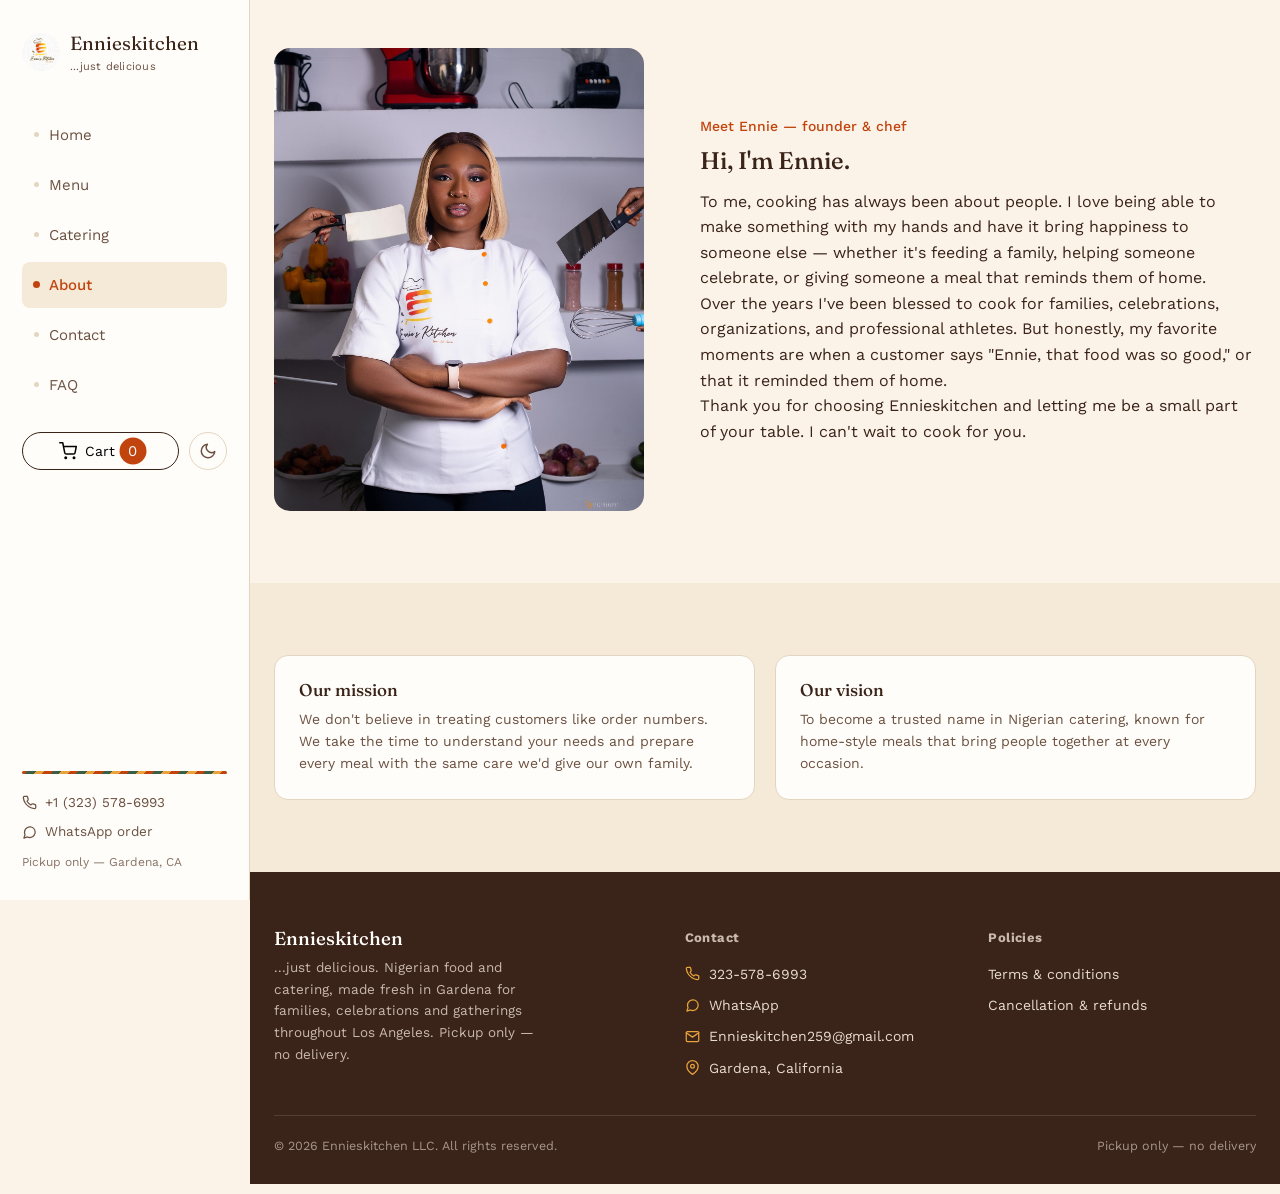
==== commit 1c7bbd18: "Add payment proof flow, cart clearing, SEO/copy fixes, policy pages - Checkout now has a real pickup" ====
--- a/about.html
+++ b/about.html
@@ -85,7 +85,7 @@
       <div class="story-photo"><img src="images/founder-story.jpg" alt="Ennie, founder and chef of Ennieskitchen"></div>
       <div>
         <p class="eyebrow">Meet Ennie — founder & chef</p>
-        <h2 style="margin-bottom:14px;">Hi, I'm Ennie.</h2>
+        <h1 style="margin-bottom:14px;">Hi, I'm Ennie.</h1>
         <p>To me, cooking has always been about people. I love being able to make something with my hands and have it bring happiness to someone else — whether it's feeding a family, helping someone celebrate, or giving someone a meal that reminds them of home.</p>
         <p>Over the years I've been blessed to cook for families, celebrations, organizations, and professional athletes. But honestly, my favorite moments are when a customer says "Ennie, that food was so good," or that it reminded them of home.</p>
         <p>Thank you for choosing Ennieskitchen and letting me be a small part of your table. I can't wait to cook for you.</p>
@@ -124,9 +124,8 @@
         <div>
           <h5>Policies</h5>
           <ul>
-            <li><a href="#">Privacy policy</a></li>
-            <li><a href="#">Terms & conditions</a></li>
-            <li><a href="#">Cancellation & refunds</a></li>
+            <li><a href="terms.html">Terms & conditions</a></li>
+            <li><a href="cancellation-refunds.html">Cancellation & refunds</a></li>
           </ul>
         </div>
       </div>
--- a/css/style.css
+++ b/css/style.css
@@ -442,6 +442,13 @@
 }
 @media (max-width:900px){.gallery-grid{grid-template-columns:repeat(3,1fr);}}
 @media (max-width:560px){.gallery-grid{grid-template-columns:repeat(2,1fr);}}
+
+/* ---------- POLICY PAGES (Terms, Privacy, etc.) ---------- */
+.terms-body{padding-bottom:60px;}
+.terms-body h3{margin-top:28px;margin-bottom:8px;font-size:17px;}
+.terms-body h3:first-child{margin-top:0;}
+.terms-body p{color:var(--ink-soft);font-size:14.5px;line-height:1.6;margin-bottom:10px;}
+.terms-body a{color:var(--terracotta);text-decoration:underline;}
 
 /* ---------- CONTACT ---------- */
 .contact-grid{display:grid;grid-template-columns:1fr 1fr;gap:40px;}
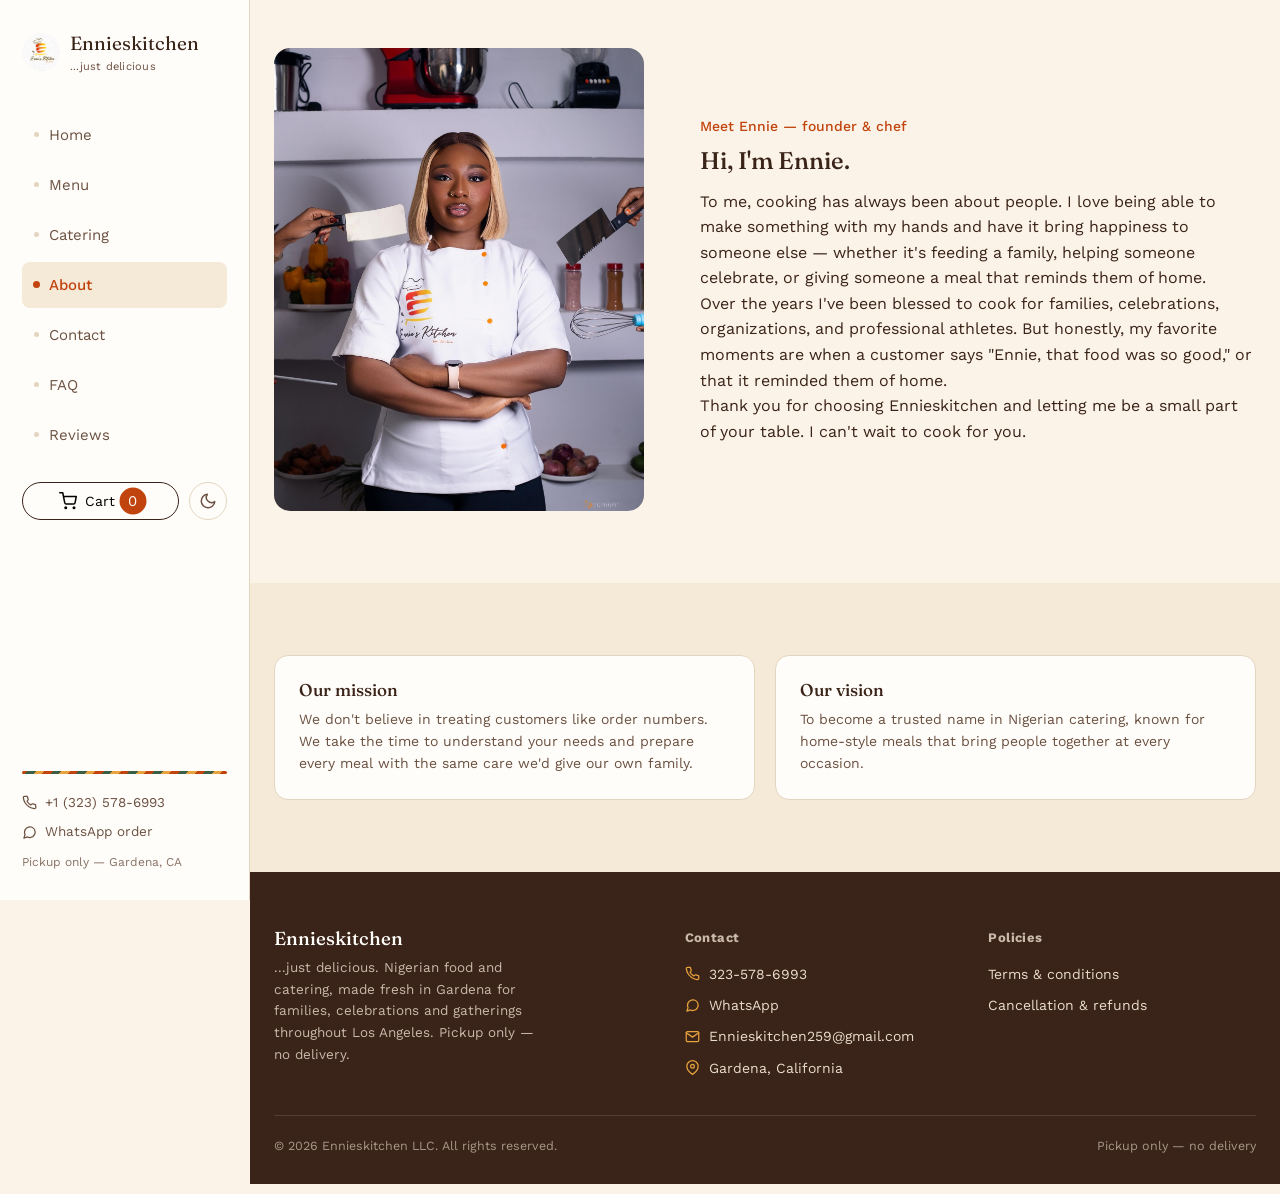
==== commit 6d4850dc: "Add dedicated reviews page with photo/video uploads - New reviews.html: full grid of all reviews, su" ====
--- a/about.html
+++ b/about.html
@@ -37,6 +37,7 @@
     <a href="about.html" class="active"><span class="nav-dot"></span>About</a>
     <a href="contact.html"><span class="nav-dot"></span>Contact</a>
     <a href="faq.html"><span class="nav-dot"></span>FAQ</a>
+    <a href="reviews.html"><span class="nav-dot"></span>Reviews</a>
   </nav>
   <div class="sidebar-actions">
     <button class="cart-btn sidebar-cart" onclick="openCart()">
--- a/css/style.css
+++ b/css/style.css
@@ -328,12 +328,16 @@
 .reviews .section-head p{color:#D9E4DB;}
 .reviews .eyebrow{color:var(--amber);}
 .review-scroll{display:flex;gap:20px;overflow-x:auto;padding-bottom:8px;}
+.review-grid{display:grid;grid-template-columns:repeat(auto-fill,minmax(270px,1fr));gap:20px;margin-bottom:8px;}
 .review-card{
   background:rgba(255,255,255,0.08);border-radius:14px;padding:22px;
   min-width:270px;flex-shrink:0;
 }
 .review-card p{font-size:14.5px;margin-bottom:14px;}
 .review-card span{font-size:12px;color:#B9CBBB;}
+.review-media{display:flex;flex-wrap:wrap;gap:8px;margin-bottom:14px;}
+.review-media-item{width:84px;height:84px;object-fit:cover;border-radius:8px;background:#000;}
+video.review-media-item{width:140px;height:84px;}
 .star-row{margin-bottom:10px;}
 .star-row .star{color:rgba(255,255,255,0.25);font-size:14px;}
 .star-row .star.filled{color:var(--amber);}
@@ -416,6 +420,8 @@
 input[type=text],input[type=email],input[type=tel],input[type=date],input[type=number],input[type=search],select,textarea{
   padding:11px 14px;border:1px solid var(--line);border-radius:8px;
   font-family:inherit;font-size:14px;background:var(--white);color:var(--ink);
+}
+input[type=text],input[type=email],input[type=tel],input[type=number],input[type=search],select,textarea{
   appearance:none;-webkit-appearance:none;
 }
 input[type=text]:focus,input[type=email]:focus,input[type=tel]:focus,input[type=date]:focus,input[type=number]:focus,input[type=search]:focus,select:focus,textarea:focus{
